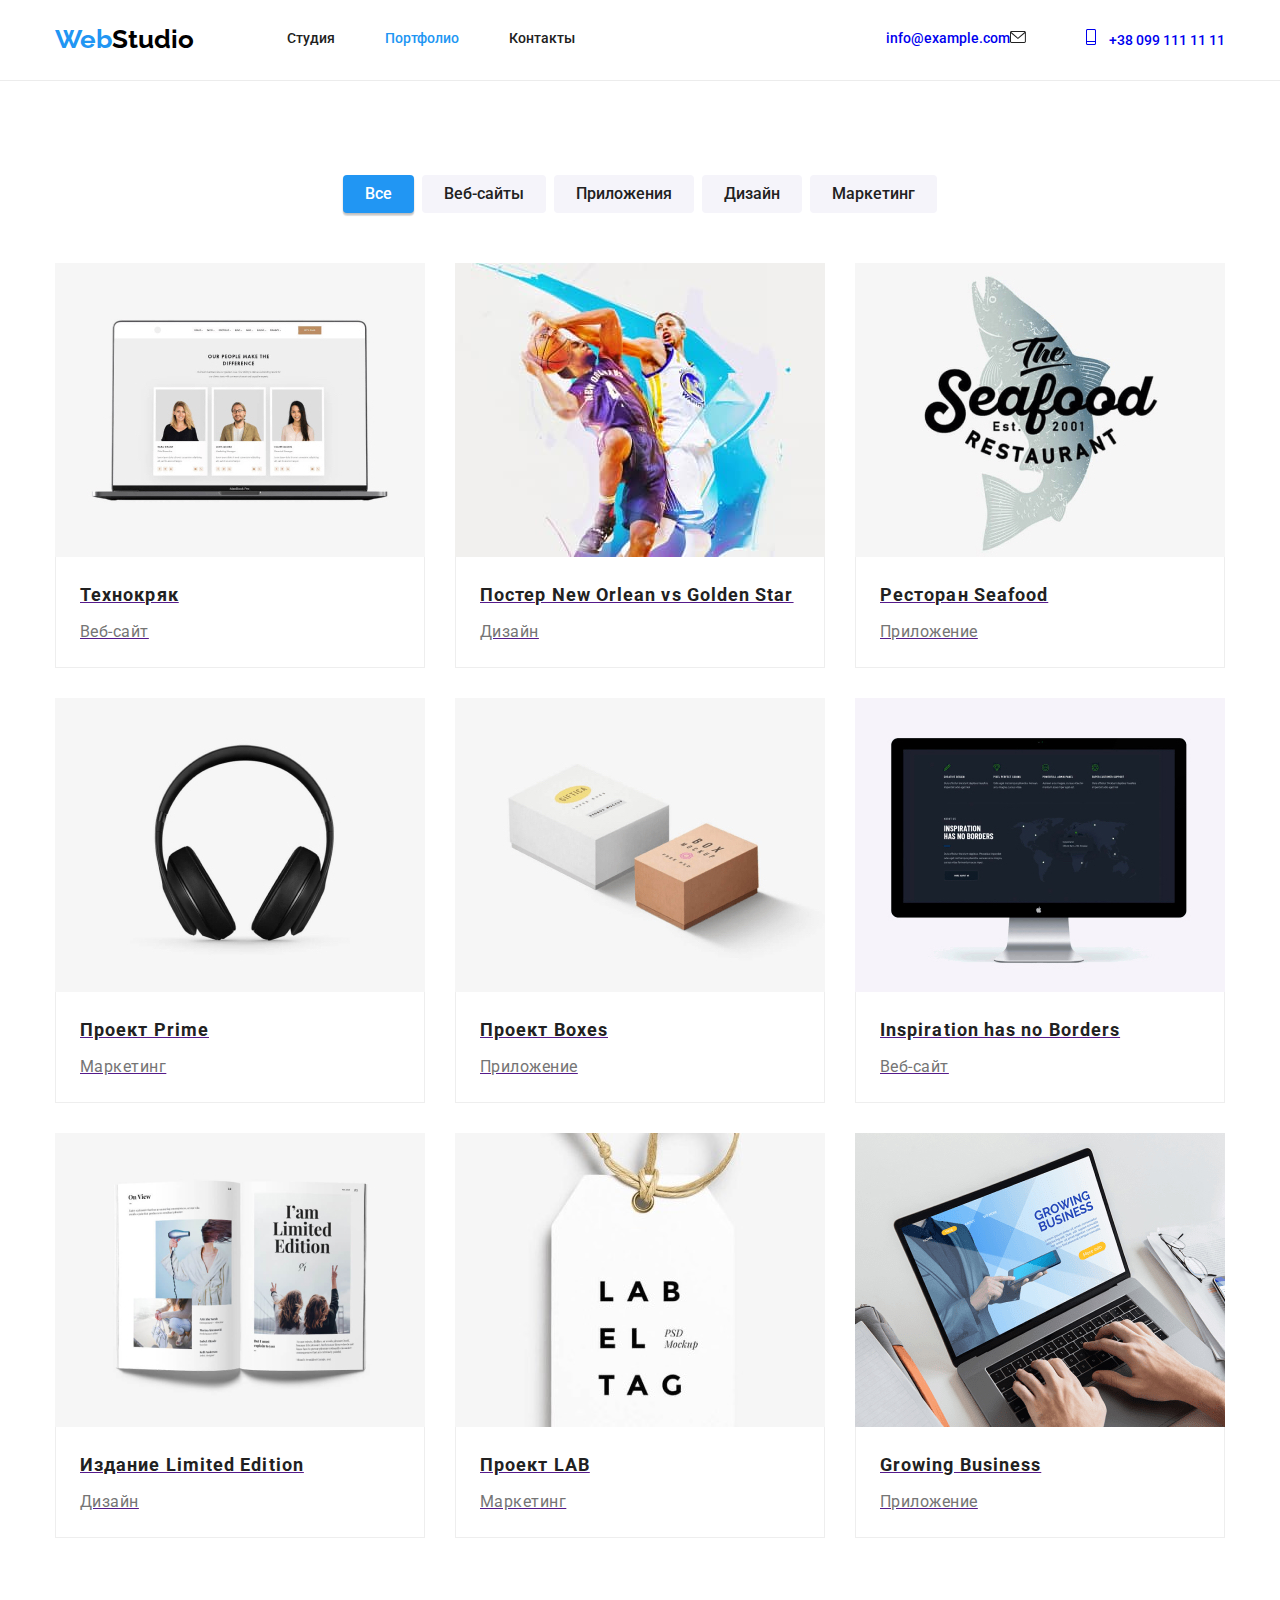
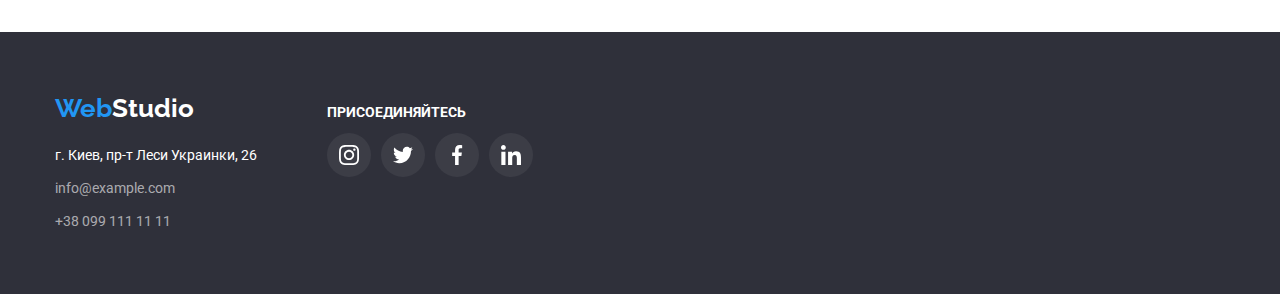
==== portfolio.html @ 21779182 "ver 5.01 створення репозиторію" ====
<!DOCTYPE html>
<html lang="en">
  <head>
    <meta charset="UTF-8" />
    <meta http-equiv="X-UA-Compatible" content="IE=edge" />
    <meta name="viewport" content="width=device-width, initial-scale=1.0" />
    <link rel="preconnect" href="https://fonts.googleapis.com" />
    <link rel="preconnect" href="https://fonts.gstatic.com" crossorigin />
    <link
      href="https://fonts.googleapis.com/css2?family=Raleway:wght@700&family=Roboto:wght@400;500;700;900&display=swap"
      rel="stylesheet"
    />
    <link
      rel="stylesheet"
      href="https://cdnjs.cloudflare.com/ajax/libs/modern-normalize/1.0.0/modern-normalize.min.css"
    />
    <link rel="stylesheet" href="./ccs/styles.css" />
    <title>portfolio</title>
  </head>
  <body>
    <!-----------------------Header------------------------->
    <header class="header section">
      <div class="container header-flex">
        <a class="header-logo link" href="./index.html"
          >Web<span class="header-logo-studio">Studio</span></a
        >
        <!----------------------Навигация--------------------------->
        <nav class="header-nav">
          <ul class="header-list">
            <li class="header-item">
              <a class="header-link link" href="./index.html">Студия</a>
            </li>
            <li class="header-item">
              <a class="header-link current link" href="./portfolio.html"
                >Портфолио</a
              >
            </li>
            <li class="header-item">
              <a class="header-link link" href="#contact">Контакты</a>
            </li>
          </ul>
        </nav>
        <ul class="header-contact">
          <li class="header-contact-item">
            <a class="header-contact-mail link" href="info@example.com"
              >info@example.com</a
            ><svg class="contact-icon" width="16" height="12">
              <use href="./images/icons.svg#icon-envelope"></use>
            </svg>
          </li>
          <li class="header-contact-item">
            <a class="header-contact-tel link" href="+380991111111"
              ><svg class="contact-icon" width="10" height="16">
                <use href="./images/icons.svg#icon-mobile"></use>
              </svg>
              +38 099 111 11 11</a
            >
          </li>
        </ul>
      </div>
    </header>
    <main>
      <!----------------------Filtr--------------------------->
      <section class="projects section">
        <div class="container">
          <ul class="filters-list">
            <li class="filters-item">
              <button class="filters-btn filters-btn-all" type="button">
                Все
              </button>
            </li>
            <li class="filters-item">
              <button class="filters-btn" type="button">Веб-сайты</button>
            </li>
            <li class="filters-item">
              <button class="filters-btn" type="button">Приложения</button>
            </li>
            <li class="filters-item">
              <button class="filters-btn" type="button">Дизайн</button>
            </li>
            <li class="filters-item">
              <button class="filters-btn" type="button">Маркетинг</button>
            </li>
          </ul>
          <!----------------------Projects--------------------------->
          <ul class="projects-list">
            <li class="projects-item">
              <a href="" class="projects-link">
                <img src="./images/p-1.jpg" alt="Технокряк" width="370" />
                <div class="projects-border">
                  <h3 class="projects-title">Технокряк</h3>
                  <p class="projects-text">Веб-сайт</p>
                </div>
              </a>
            </li>
            <li class="projects-item">
              <a href="" class="projects-link">
              <img
                src="./images/p-2.jpg"
                alt="Постер New Orlean vs Golden Star"
                width="370"
              />
              <div class="projects-border">
                <h3 class="projects-title">Постер New Orlean vs Golden Star</h3>
                <p class="projects-text">Дизайн</p>
              </div>
              </a>
            </li>
            <li class="projects-item">
              <a href="" class="projects-link">
              <img src="./images/p-3.jpg" alt="Ресторан Seafood" width="370" />
              <div class="projects-border">
                <h3 class="projects-title">Ресторан Seafood</h3>
                <p class="projects-text">Приложение</p>
              </div>
              </a>
            </li>
            <li class="projects-item">
              <a href="" class="projects-link">
              <img src="./images/p-4.jpg" alt="Проект Prime" width="370" />
              <div class="projects-border">
                <h3 class="projects-title">Проект Prime</h3>
                <p class="projects-text">Маркетинг</p>
              </div>
              </a>
            </li>
            <li class="projects-item">
              <a href="" class="projects-link">
              <img src="./images/p-5.jpg" alt="Проект Boxes" width="370" />
              <div class="projects-border">
                <h3 class="projects-title">Проект Boxes</h3>
                <p class="projects-text">Приложение</p>
              </div>
              </a>
            </li>
            <li class="projects-item">
              <a href="" class="projects-link">
              <img
                src="./images/p-6.jpg"
                alt="Inspiration has no Borders"
                width="370"
              />
              <div class="projects-border">
                <h3 class="projects-title">Inspiration has no Borders</h3>
                <p class="projects-text">Веб-сайт</p>
              </div>
              </a>
            </li>
            <li class="projects-item">
              <a href="" class="projects-link">
              <img
                src="./images/p-7.jpg"
                alt="Издание Limited Edition"
                width="370"
              />
              <div class="projects-border">
                <h3 class="projects-title">Издание Limited Edition</h3>
                <p class="projects-text">Дизайн</p>
              </div>
              </a>
            </li>
            <li class="projects-item">
              <a href="" class="projects-link">
              <img src="./images/p-8.jpg" alt="Проект LAB" width="370" />
              <div class="projects-border">
                <h3 class="projects-title">Проект LAB</h3>
                <p class="projects-text">Маркетинг</p>
              </div>
              </a>
            </li>
            <li class="projects-item">
              <a href="" class="projects-link">
              <img src="./images/p-9.jpg" alt="Growing Business" width="370" />
              <div class="projects-border">
                <h3 class="projects-title">Growing Business</h3>
                <p class="projects-text">Приложение</p>
              </div>
              </a>
            </li>
          </ul>
        </div>
      </section>
    </main>
    <footer class="footer section">
      <div class="container">
        <div class="footer-bloks">
          <div class="footer-address">
            <a class="footer-logo link" href="index.html"
              >Web<span class="footer-logo-studio">Studio</span></a
            >
            <address id="contact">
              <ul class="footer-list">
                <li class="footer-item">
                  <a
                    class="footer-contact-aderess link"
                    href="https://goo.gl/maps/8bVCaFrBpP2hShio7"
                    target="_blank"
                    >г. Киев, пр-т Леси Украинки, 26</a
                  >
                </li>
                <li class="footer-item">
                  <a
                    class="footer-contact-mail link"
                    href="mailto:info@example.com"
                    >info@example.com</a
                  >
                </li>
                <li class="footer-item">
                  <a class="footer-contact-tel link" href="tel:+380991111111"
                    >+38 099 111 11 11</a
                  >
                </li>
              </ul>
            </address>
          </div>

          <div class="footer-social">
            <p class="footer-social-text">Присоединяйтесь</p>
            <ul class="footer-social-list">
              <li class="footer-social-item">
                <a class="footer-social-link" href="">
                  <svg class="footer-social-icon" width="20" height="20">
                    <use href="./images/icons.svg#icon-instagram"></use>
                  </svg>
                </a>
              </li>
              <li class="footer-social-item">
                <a class="footer-social-link" href="">
                  <svg class="footer-social-icon" width="20" height="20">
                    <use href="./images/icons.svg#icon-twitter"></use>
                  </svg>
                </a>
              </li>
              <li class="footer-social-item">
                <a class="footer-social-link" href="">
                  <svg class="footer-social-icon" width="20" height="20">
                    <use href="./images/icons.svg#icon-facebook"></use>
                  </svg>
                </a>
              </li>
              <li class="footer-social-item">
                <a class="footer-social-link" href="">
                  <svg class="footer-social-icon" width="20" height="20">
                    <use href="./images/icons.svg#icon-linkedin"></use>
                  </svg>
                </a>
              </li>
            </ul>
          </div>
        </div>
      </div>
    </footer>
  </body>
</html>
---- ccs/styles.css ----
/* кольори */
:root {
  --primary-text-color: #212121;
  --secondary-text-color: #757575;
  --white-text-color: #ffffff;
  --accent-color: #2196f3;


  --white-background-color: #ffffff;
  --cap-background-color: #2f303a;
  --team-background-color: #f5f4fa;
  --accent-background-color: #2196f3;
}

/* база body */
body {
  font-family: "Roboto",
    sans-serif;
  background-color: var(--white-background-color);
  color: var(--primary-text-color);
}

/* сктдання відступів */
h1,
h2,
h3,
h4,
h5,
h6,
p {
  margin: 0;
  padding: 0;
}

/* налаштування кнопки */
button {
  cursor: pointer;
  border: transparent
}

/* налаштування картинок */
img {
  display: block;
}

/* прибираю крапки листів */
ul,
ol {
  list-style: none;
  margin: 0;
  padding: 0;
}

/* прибираю підкреслювання */
.link {
  text-decoration: none;
}

/* налаштування контейнера */
.container {
  width: 1200px;
  padding-left: 15px;
  padding-right: 15px;
  margin-left: auto;
  margin-right: auto;


  /* outline: 2px solid red; */
}

.section {
  margin-left: auto;
  margin-right: auto;
}

/*-------------------Header-----------------*/
.header {
  padding-top: 24px;
  padding-bottom: 25px;
  margin-left: auto;
  margin-right: auto;

  border-bottom: 1px solid #ECECEC;
  background-color: var(--white-background-color);
}

.header-flex {
  display: flex;
  align-items: center;
}

.header-logo {
  font-family: 'Raleway', sans-serif;
  font-weight: 700;
  font-size: 26px;
  line-height: 1.19;
  color: var(--accent-color);

  align-items: center;
  text-align: center;

  margin-right: 93px;

  /* outline: 2px solid red; */
}

.header-logo-studio {
  color: #000000;
}

/* -------------------Навигация--------------------- */

.header-nav {
  display: flex;
  align-items: center;
}

.header-list {
  font-weight: 500;
  font-size: 14px;
  line-height: 1.14;

  display: flex;
  align-items: center;


  /* outline: 2px solid red; */
}

.header-item:not(:last-child) {
  margin-right: 50px;
}

.header-link,
.header-link:hover,
.header-link:focus {
  color: var(--primary-text-color);

  padding-top: 32px;
  padding-bottom: 32px;
}

.header-link.current {
  color: var(--accent-color);
}

.header-contact {
  font-weight: 500;
  font-size: 14px;
  line-height: 1.14;

  display: flex;
  margin-left: auto;
  align-items: center;

  /* outline: 2px solid red; */
}

.header-contact-item:not(:first-child) {
  margin-left: 50px;
}

.header-contact-link {
  color: var(--secondary-text-color);
  display: flex;
  align-items: center;
  justify-items: center;
}

.header-contact-link:hover,
.header-contact-link:focus {
  color: var(--accent-color);
}

.contact-icon {
  margin-right: 10px;
  fill: currentColor;
}




/* -----------------------Основной контент------------------ */

/* ----------------------Hero--------------------------- */

.hero {
  max-width: 1600px;
  padding-top: 200px;
  padding-bottom: 200px;
  text-align: center;

  background-image: linear-gradient(to right,
      rgba(47, 48, 58, 0.4),
      rgba(47, 48, 58, 0.4)),
    url(../images/Img-hero.jpg);
  background-color: var(--cap-background-color);
  background-repeat: no-repeat;
  background-position: center;
  background-size: cover;
}

.hero-title {
  font-weight: 900;
  font-size: 44px;
  line-height: 1.36;
  text-align: center;
  text-transform: uppercase;
  color: var(--white-text-color);

  margin-bottom: 30px;
  margin-right: auto;
  margin-left: auto;
  max-width: 696px;
}

.hero-btn {
  font-family: inherit;
  font-weight: 700;
  font-size: 16px;
  line-height: 1.88;
  cursor: pointer;
  color: var(--white-text-color);
  background: #2196F3;
  box-shadow: 0px 4px 4px rgba(0, 0, 0, 0.15);
  border-radius: 4px;

  display: inline-block;
  min-width: 200px;
  padding: 10px 32px;

}

.hero-btn:hover,
.hero-btn:focus {
  color: var(--white-text-color);
  background: #188CE8;
  box-shadow: 0px 4px 4px rgba(0, 0, 0, 0.15);
  border-radius: 4px;
}

/* ----------------------Особености--------------------------- */

.features-section {
  padding-top: 94px;
}

.features-list {
  display: flex;
}

.features-item {
  max-width: 270px;
}

.features-item:not(:last-child) {
  margin-right: 30px;
}

.features-icon-fons {
  display: flex;
  width: 270px;
  height: 120px;
  align-items: center;
  justify-content: center;
  flex-direction: column;
  margin-bottom: 30px;

  background-color: var(--team-background-color);
}

.features-icon {
  align-items: center;
}

.features-title {
  font-weight: 700;
  font-size: 14px;
  line-height: 1.14;
  text-transform: uppercase;
  color: var(--primary-text-color);

  margin-bottom: 10px;
}

.features-text {
  font-size: 14px;
  line-height: 1.71;
  color: var(--secondary-text-color);
}

/* ----------------------Чем мы занимаемся--------------------------- */

.work-section {
  padding-top: 94px;
  padding-bottom: 94px;
}

.work-title {
  font-weight: 700;
  font-size: 36px;
  line-height: 1.16;
  text-align: center;
  color: var(--primary-text-color);
}

.work-list {
  display: flex;
}

.work-item:not(:last-child) {
  margin-right: 30px;
}

.work-title {
  margin-bottom: 50px;
}


/* ----------------------Наша команда--------------------------- */
.team-section {
  background: var(--team-background-color);

  padding-top: 94px;
  padding-bottom: 94px;
}


.team-list {
  display: flex;

}

.team-item {
  box-shadow: 0px 1px 3px rgba(0, 0, 0, 0.12), 0px 1px 1px rgba(0, 0, 0, 0.14),
    0px 2px 1px rgba(0, 0, 0, 0.2);
  background-color: var(--white-background-color);
  border-radius: 0px 0px 4px 4px;
}

.team-item:not(:last-child) {
  margin-right: 30px;
}

.team-title {
  font-weight: 700;
  font-size: 36px;
  line-height: 1.16;
  text-align: center;
  color: var(--primary-text-color);
  margin-bottom: 50px;
}

.team-worker {
  font-weight: 500;
  font-size: 16px;
  line-height: 1.19;
  text-align: center;
  color: var(--primary-text-color);
}

.team-profesion {
  line-height: 1.19;
  text-align: center;
  color: var(--secondary-text-color);

  margin-top: 10px;
}

.team-worker-grup {
  padding: 30px 0px;
}

.team-socialnetwork-list {
  display: flex;
  margin-top: 16px;
  justify-content: center;
  align-items: center;
}

.team-socialnetwork-item {
  width: 44px;
  height: 44px;
}

.team-socialnetwork-item:not(:last-child) {
  margin-right: 10px;
}

.team-socialnetwork-link {
  width: 44px;
  height: 44px;
  display: block;
  border-radius: 50%;
  color: #afb1b8;
  
}

.team-socialnetwork-link:hover,
.team-socialnetwork-link:focus {
  color: var(--white-text-color);
  background-color: #2196f3;
}

.team-socialnetwork-icon {
  margin-top: 12px;
  margin-left: 12px;
  fill: currentColor;
}

/* ----------------------Постоянные клиенты--------------------------- */

.client-section {
  padding-top: 94px;
  padding-bottom: 94px;
}

.client-title {
  font-weight: 700;
  font-size: 36px;
  line-height: 1.17;
  text-align: center;

  margin-bottom: 50px;
}

.client-list {
  display: flex;
  padding: 0;
  margin: 0;
  justify-content: center;
  align-items: center;
}

.client-item {
  width: 170px;
  height: 90px
}

.client-item:not(:last-child) {
  margin-right: 30px;
}

.client-link {
  width: 170px;
  height: 90px;

  display: block;
  border: 1px solid #afb1b8;
  border-radius: 4px;
  
  color: #afb1b8;
  background-color: #ffffff;
  padding: 16px 32px;
  fill: currentColor;
  display: flex;
  justify-content: center;
  align-items: center;
}

.client-link:focus,
.client-link:hover {
  color: var(--accent-color);
  border-color: var(--accent-color);
}

/* .client-icon {
  fill: currentColor;
} */

/* ----------------------Footer--------------------------- */

.footer {
  background-color: var(--cap-background-color);

  padding-top: 60px;
  padding-bottom: 60px;
}

.footer-bloks {
  display:flex;
  align-items: baseline
}

.footer-logo {
  font-family: 'Raleway';
  font-weight: 700;
  font-size: 26px;
  line-height: 1.19;
  color: var(--accent-color);
  display: block;
  margin-bottom: 20px;
}

.footer-logo-studio {
  color: var(--white-text-color);
}

.footer-list {
  font-size: 14px;
  line-height: 1.71;
  font-style: normal;
  /* margin-top: 20px; */
}

.footer-item:nth-child(n + 2) {
  margin-top: 9px;
}

.footer-contact-aderess {
  color: var(--white-text-color);
}

.footer-contact-mail {
  color: rgba(255, 255, 255, 0.6);
}

.footer-contact-tel {
  color: rgba(255, 255, 255, 0.6);
}

.footer-social {
  margin-left: 70px;
  width: 205px;
}

.footer-social-text {
  font-weight: 700;
  font-size: 14px;
  line-height: 1.14px;
  text-transform: uppercase;
  color: var(--white-text-color);
  padding-top: 20px;
  padding-right: 20px;
  margin-bottom: 20px;
}

.footer-social-list {
  display: flex;
  padding: 0;
  margin-top: 0;
  justify-content: space-between;
  align-items: center;
}

.footer-social-item {
  width: 44px;
  height: 44px;
  margin-right:10px;
}

.footer-social-item:last-child {
  margin-right: 0;
}

.footer-social-link {
  width: 44px;
  height: 44px;
  display: block;
  border-radius: 50%;
  color: #ffffff;
  background-color: #ffffff10;
  fill: currentColor;
}

.footer-social-link:hover,
.footer-social-link:focus {
  color: #ffffff;
  background-color: #2196f3;
}

.footer-social-icon {
  margin-top: 12px;
  margin-left: 12px;
  fill: currentColor;
}


/* ----------------------portfolio--------------------------- */

/* -----------------------Header------------------------- */

/* -----------------------Filtr------------------------- */

.projects {
  padding-top: 94px;
  padding-bottom: 94px;
}

.filters-list {
  display: flex;
  justify-content: center;
  margin-bottom: 50px;
}

.filters-btn {
  font-family: inherit;
  font-weight: 500;
  font-size: 16px;
  line-height: 1.62;
  text-align: center;
  cursor: pointer;

  background: var(--team-background-color);
  border-radius: 4px;
  color: var(--primary-text-color);
  border-color: transparent;

  padding: 6px 22px;
}

.filters-btn:hover,
.filters-btn:focus {
  color: var(--white-text-color) ;
  background-color:var(--accent-color) ;
  border-color:var(--accent-background-color) ;
  box-shadow: 0px 3px 1px rgba(0, 0, 0, 0.1),
    0px 1px 2px rgba(0, 0, 0, 0.08),
    0px 2px 2px rgba(0, 0, 0, 0.12); ;

}

.filters-item:nth-child(-n+4) {
  margin-right: 8px;
}

.filters-btn-all {
  color: var(--white-text-color);
  background: var(--accent-color);
  box-shadow: 0px 3px 1px rgba(0, 0, 0, 0.1), 0px 1px 2px rgba(0, 0, 0, 0.08), 0px 2px 2px rgba(0, 0, 0, 0.12);
  border-radius: 4px;
}

/* -----------------------Projects------------------------- */

.projects-list {
  display: flex;
  flex-wrap: wrap;
  margin-left: -30px;
  margin-top: -30px;
}

.projects-item {
  margin-top: 30px;
  margin-left: 30px;
}

.projects-border {
  border: 1px solid #EEEEEE;
  border-top: transparent;
  padding: 20px 24px;
}

.projects-link {
  display: block;
}

.projects-link:hover,
.projects-link:focus {
  box-shadow: 0px 1px 1px rgba(0, 0, 0, 0.12),
    0px 4px 4px rgba(0, 0, 0, 0.06),
    1px 4px 6px rgba(0, 0, 0, 0.16);;
}

.projects-title {
  font-weight: 700;
  font-size: 18px;
  line-height: 2;
  letter-spacing: 0.06em;
  color: var(--primary-text-color);
}

.projects-text {
  line-height: 1.88;
  letter-spacing: 0.03em;
  color: var(--secondary-text-color);

  margin-top: 4px;
}
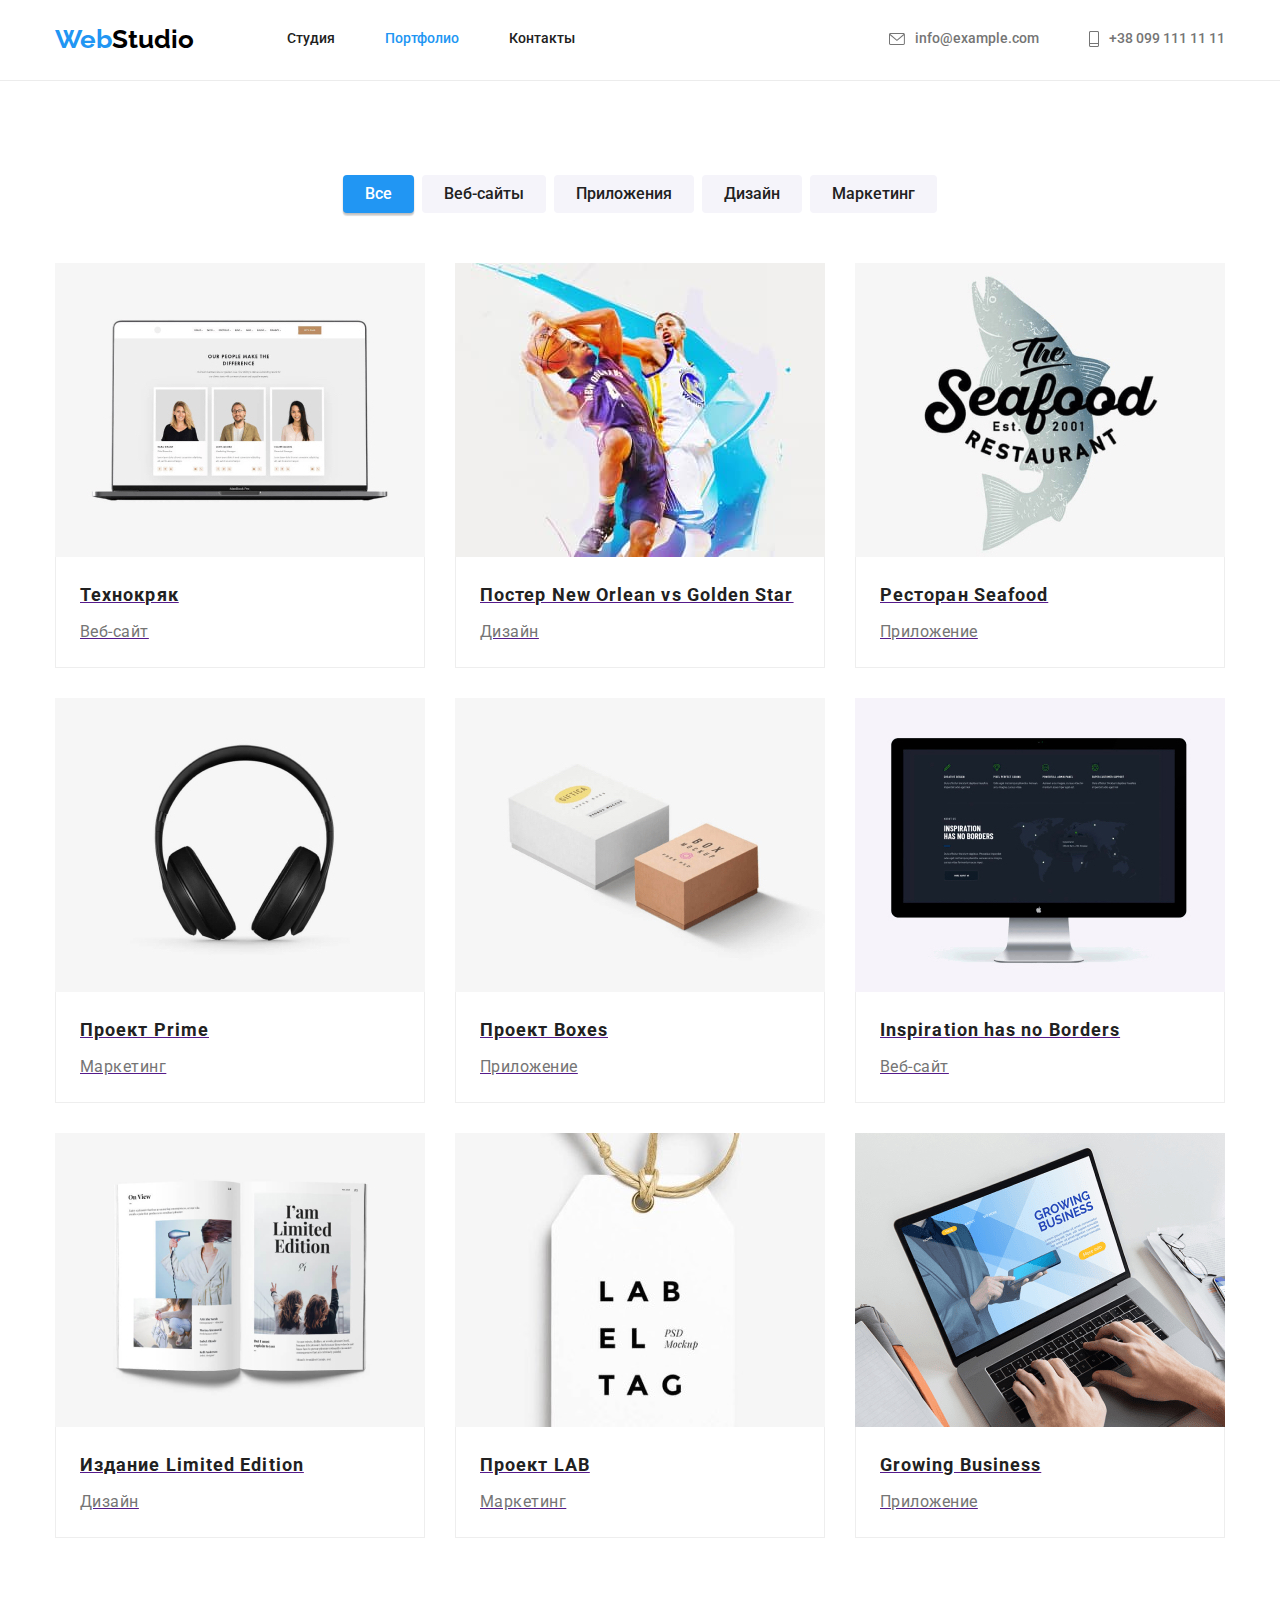
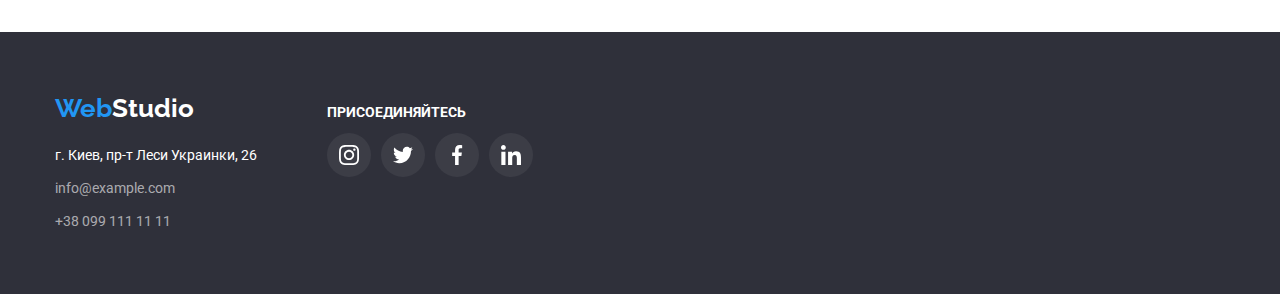
==== commit 81d940de: "Update portfolio.html" ====
--- a/portfolio.html
+++ b/portfolio.html
@@ -31,9 +31,7 @@
               <a class="header-link link" href="./index.html">Студия</a>
             </li>
             <li class="header-item">
-              <a class="header-link current link" href="./portfolio.html"
-                >Портфолио</a
-              >
+              <a class="header-link current link" href="./portfolio.html">Портфолио</a>
             </li>
             <li class="header-item">
               <a class="header-link link" href="#contact">Контакты</a>
@@ -42,14 +40,14 @@
         </nav>
         <ul class="header-contact">
           <li class="header-contact-item">
-            <a class="header-contact-mail link" href="info@example.com"
-              >info@example.com</a
-            ><svg class="contact-icon" width="16" height="12">
+            <a class="header-contact-link link" href="mailto:info@example.com"
+              ><svg class="contact-icon" width="16" height="12">
               <use href="./images/icons.svg#icon-envelope"></use>
-            </svg>
+            </svg>info@example.com</a
+            >
           </li>
           <li class="header-contact-item">
-            <a class="header-contact-tel link" href="+380991111111"
+            <a class="header-contact-link link" href="tel:+380991111111"
               ><svg class="contact-icon" width="10" height="16">
                 <use href="./images/icons.svg#icon-mobile"></use>
               </svg>
@@ -182,8 +180,7 @@
       </section>
     </main>
     <footer class="footer section">
-      <div class="container">
-        <div class="footer-bloks">
+      <div class="container footer-bloks">
           <div class="footer-address">
             <a class="footer-logo link" href="index.html"
               >Web<span class="footer-logo-studio">Studio</span></a
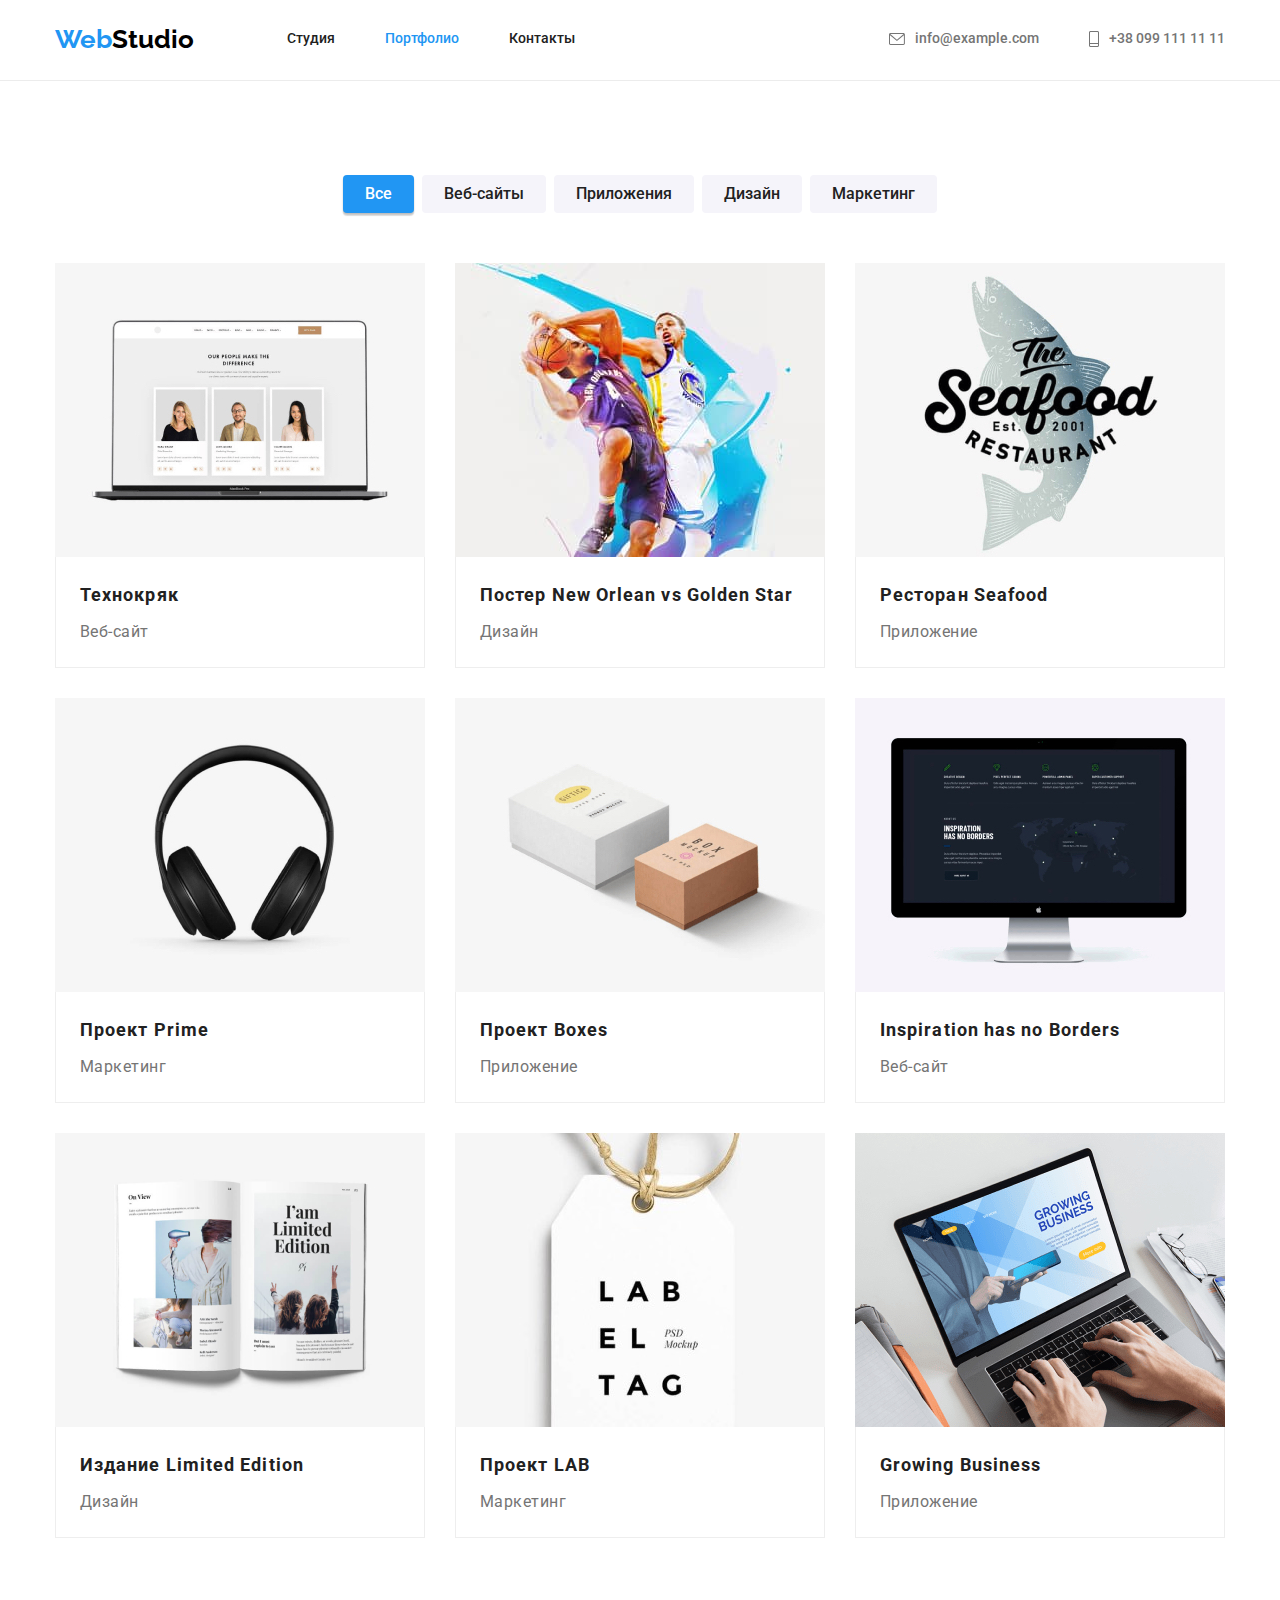
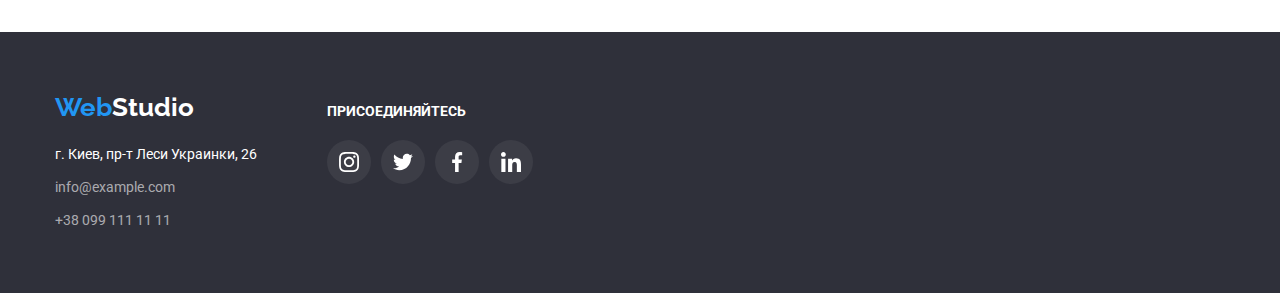
==== commit eef362dd: "ver 5.02 внесення правок ver.4" ====
--- a/portfolio.html
+++ b/portfolio.html
@@ -83,7 +83,7 @@
           <!----------------------Projects--------------------------->
           <ul class="projects-list">
             <li class="projects-item">
-              <a href="" class="projects-link">
+              <a href="" class="projects-link link">
                 <img src="./images/p-1.jpg" alt="Технокряк" width="370" />
                 <div class="projects-border">
                   <h3 class="projects-title">Технокряк</h3>
@@ -92,7 +92,7 @@
               </a>
             </li>
             <li class="projects-item">
-              <a href="" class="projects-link">
+              <a href="" class="projects-link link">
               <img
                 src="./images/p-2.jpg"
                 alt="Постер New Orlean vs Golden Star"
@@ -105,7 +105,7 @@
               </a>
             </li>
             <li class="projects-item">
-              <a href="" class="projects-link">
+              <a href="" class="projects-link link">
               <img src="./images/p-3.jpg" alt="Ресторан Seafood" width="370" />
               <div class="projects-border">
                 <h3 class="projects-title">Ресторан Seafood</h3>
@@ -114,7 +114,7 @@
               </a>
             </li>
             <li class="projects-item">
-              <a href="" class="projects-link">
+              <a href="" class="projects-link link">
               <img src="./images/p-4.jpg" alt="Проект Prime" width="370" />
               <div class="projects-border">
                 <h3 class="projects-title">Проект Prime</h3>
@@ -123,7 +123,7 @@
               </a>
             </li>
             <li class="projects-item">
-              <a href="" class="projects-link">
+              <a href="" class="projects-link link">
               <img src="./images/p-5.jpg" alt="Проект Boxes" width="370" />
               <div class="projects-border">
                 <h3 class="projects-title">Проект Boxes</h3>
@@ -132,7 +132,7 @@
               </a>
             </li>
             <li class="projects-item">
-              <a href="" class="projects-link">
+              <a href="" class="projects-link link">
               <img
                 src="./images/p-6.jpg"
                 alt="Inspiration has no Borders"
@@ -145,7 +145,7 @@
               </a>
             </li>
             <li class="projects-item">
-              <a href="" class="projects-link">
+              <a href="" class="projects-link link">
               <img
                 src="./images/p-7.jpg"
                 alt="Издание Limited Edition"
@@ -158,7 +158,7 @@
               </a>
             </li>
             <li class="projects-item">
-              <a href="" class="projects-link">
+              <a href="" class="projects-link link">
               <img src="./images/p-8.jpg" alt="Проект LAB" width="370" />
               <div class="projects-border">
                 <h3 class="projects-title">Проект LAB</h3>
@@ -167,7 +167,7 @@
               </a>
             </li>
             <li class="projects-item">
-              <a href="" class="projects-link">
+              <a href="" class="projects-link link">
               <img src="./images/p-9.jpg" alt="Growing Business" width="370" />
               <div class="projects-border">
                 <h3 class="projects-title">Growing Business</h3>
--- a/ccs/styles.css
+++ b/ccs/styles.css
@@ -527,11 +527,9 @@
 .footer-social-text {
   font-weight: 700;
   font-size: 14px;
-  line-height: 1.14px;
+  line-height: 1.14;
   text-transform: uppercase;
   color: var(--white-text-color);
-  padding-top: 20px;
-  padding-right: 20px;
   margin-bottom: 20px;
 }
 
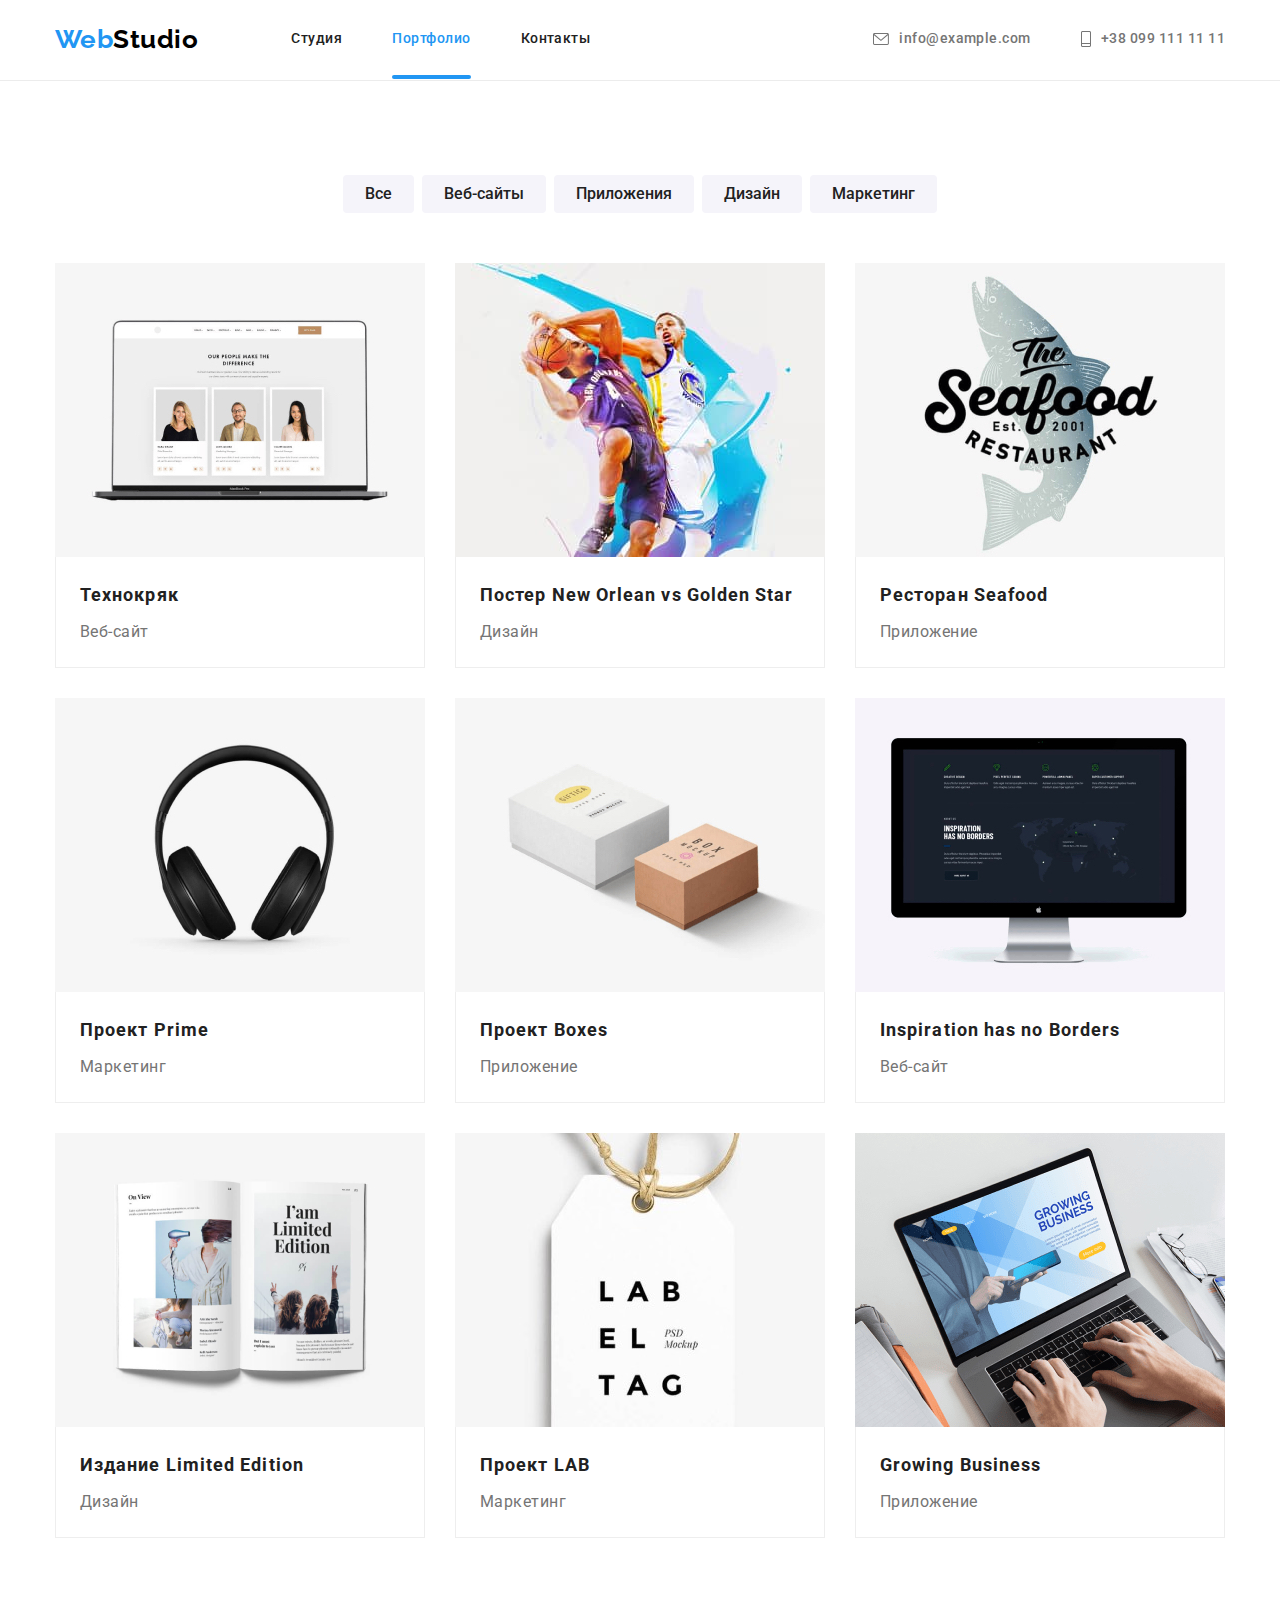
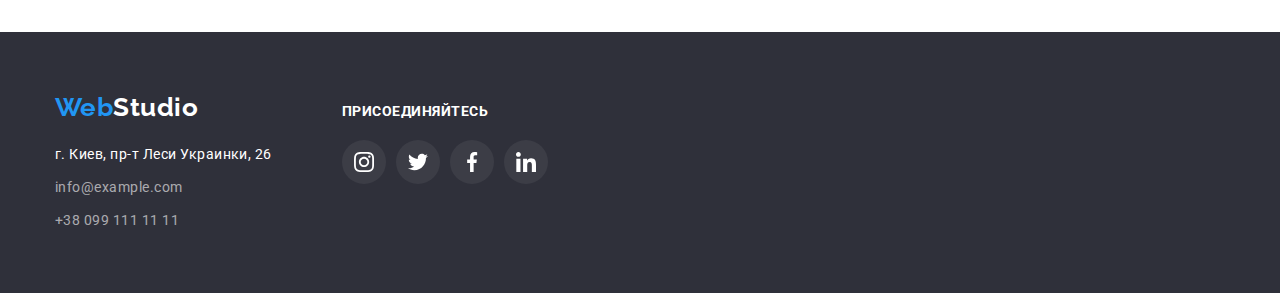
==== commit ddd7271f: "ver. 5.1" ====
--- a/portfolio.html
+++ b/portfolio.html
@@ -63,7 +63,7 @@
         <div class="container">
           <ul class="filters-list">
             <li class="filters-item">
-              <button class="filters-btn filters-btn-all" type="button">
+              <button class="filters-btn" type="button">
                 Все
               </button>
             </li>
@@ -84,7 +84,12 @@
           <ul class="projects-list">
             <li class="projects-item">
               <a href="" class="projects-link link">
-                <img src="./images/p-1.jpg" alt="Технокряк" width="370" />
+                <div class="projects-thumb">
+                  <img src="./images/p-1.jpg" alt="Технокряк" width="370" />
+                  <div class="projects-thumb-open">
+                    <p class="projects-thumb-text">Ресурс предлагает комплексные предложения с разным уровнем функционала и сервисов. Все это позволит посетителю получить исчерпывающие сведения о компании или частном лице.</p>
+                  </div>
+                </div>
                 <div class="projects-border">
                   <h3 class="projects-title">Технокряк</h3>
                   <p class="projects-text">Веб-сайт</p>
@@ -93,6 +98,7 @@
             </li>
             <li class="projects-item">
               <a href="" class="projects-link link">
+                <div class="projects-thumb">
               <img
                 src="./images/p-2.jpg"
                 alt="Постер New Orlean vs Golden Star"
@@ -106,6 +112,7 @@
             </li>
             <li class="projects-item">
               <a href="" class="projects-link link">
+                <div class="projects-thumb">
               <img src="./images/p-3.jpg" alt="Ресторан Seafood" width="370" />
               <div class="projects-border">
                 <h3 class="projects-title">Ресторан Seafood</h3>
--- a/ccs/styles.css
+++ b/ccs/styles.css
@@ -16,6 +16,7 @@
 body {
   font-family: "Roboto",
     sans-serif;
+  letter-spacing: 0.03em;
   background-color: var(--white-background-color);
   color: var(--primary-text-color);
 }
@@ -87,6 +88,7 @@
 .header-flex {
   display: flex;
   align-items: center;
+  justify-content: space-between;
 }
 
 .header-logo {
@@ -138,6 +140,9 @@
 
   padding-top: 32px;
   padding-bottom: 32px;
+
+  position: relative;
+  transition: color 250ms cubic-bezier(0.4, 0, 0.2, 1);
 }
 
 .header-link.current {
@@ -165,11 +170,26 @@
   display: flex;
   align-items: center;
   justify-items: center;
+
+  transition: color 250ms cubic-bezier(0.4, 0, 0.2, 1);
 }
 
 .header-contact-link:hover,
 .header-contact-link:focus {
   color: var(--accent-color);
+}
+
+.header-link.link.current::after {
+  position: absolute;
+
+  display: block;
+  content: '';
+  width: 100%;
+  height: 4px;
+  border-radius: 2px;
+  bottom: -1px;
+
+  background-color: var(--accent-background-color);
 }
 
 .contact-icon {
@@ -229,6 +249,8 @@
   min-width: 200px;
   padding: 10px 32px;
 
+  transition: background-color 250ms cubic-bezier(0.4, 0, 0.2, 1),
+    color 250ms cubic-bezier(0.4, 0, 0.2, 1);
 }
 
 .hero-btn:hover,
@@ -238,6 +260,8 @@
   box-shadow: 0px 4px 4px rgba(0, 0, 0, 0.15);
   border-radius: 4px;
 }
+
+.modal-close {}
 
 /* ----------------------Особености--------------------------- */
 
@@ -308,12 +332,37 @@
   display: flex;
 }
 
+.work-item {
+  position: relative;
+}
+
 .work-item:not(:last-child) {
   margin-right: 30px;
 }
 
 .work-title {
   margin-bottom: 50px;
+}
+
+.work-text {
+  width: 100%;
+  position: absolute;
+  bottom: 0;
+  left: 0;
+
+  /* justify-content:; */
+  padding-top: 27px;
+  padding-bottom: 27px;
+
+  font-weight: bold;
+  font-size: 14px;
+  line-height: 1.14;
+  text-align: center;
+  text-transform: uppercase;
+
+  color: var(--white-text-color);
+  background-color: rgba(47, 48, 58, 0.8);
+  ;
 }
 
 
@@ -388,18 +437,24 @@
 }
 
 .team-socialnetwork-link {
+display: block;
+
   width: 44px;
   height: 44px;
   display: block;
   border-radius: 50%;
+
   color: #afb1b8;
   
+  transition: background-color 250ms cubic-bezier(0.4, 0, 0.2, 1),
+    color 250ms cubic-bezier(0.4, 0, 0.2, 1);
 }
 
 .team-socialnetwork-link:hover,
 .team-socialnetwork-link:focus {
   color: var(--white-text-color);
   background-color: #2196f3;
+  
 }
 
 .team-socialnetwork-icon {
@@ -430,6 +485,9 @@
   margin: 0;
   justify-content: center;
   align-items: center;
+
+  /* transition: border-color 250ms cubic-bezier(0.4, 0, 0.2, 1),
+    color 250ms cubic-bezier(0.4, 0, 0.2, 1); */
 }
 
 .client-item {
@@ -456,6 +514,10 @@
   display: flex;
   justify-content: center;
   align-items: center;
+
+  /* Розібратися чому сповільнюється рамка, а не значок */
+  transition: border-color 250ms cubic-bezier(0.4, 0, 0.2, 1),
+    color 250ms cubic-bezier(0.4, 0, 0.2, 1);
 }
 
 .client-link:focus,
@@ -552,13 +614,18 @@
 }
 
 .footer-social-link {
+  display: block;
+
   width: 44px;
   height: 44px;
-  display: block;
+
   border-radius: 50%;
   color: #ffffff;
   background-color: #ffffff10;
   fill: currentColor;
+
+transition: background-color 250ms cubic-bezier(0.4, 0, 0.2, 1),
+  color 250ms cubic-bezier(0.4, 0, 0.2, 1);
 }
 
 .footer-social-link:hover,
@@ -622,12 +689,12 @@
   margin-right: 8px;
 }
 
-.filters-btn-all {
+/* .filters-btn-all {
   color: var(--white-text-color);
   background: var(--accent-color);
   box-shadow: 0px 3px 1px rgba(0, 0, 0, 0.1), 0px 1px 2px rgba(0, 0, 0, 0.08), 0px 2px 2px rgba(0, 0, 0, 0.12);
   border-radius: 4px;
-}
+} */
 
 /* -----------------------Projects------------------------- */
 
@@ -641,6 +708,44 @@
 .projects-item {
   margin-top: 30px;
   margin-left: 30px;
+}
+
+.projects-item:hover .projects-thumb-open {
+  transform: translateY(0);
+}
+
+.projects-thumb {
+  position: relative;
+  overflow: hidden;
+}
+
+.projects-thumb-open {
+  position: absolute;
+
+  display: inline-block;
+  content: '';
+  width: 100%;
+  height: 100%;
+  top: 0;
+  left: 0;
+
+  background-color: rgba(33, 150, 243, 0.9);
+
+  transform: translateY(100%);
+  transition: transform 250ms cubic-bezier(0.4, 0, 0.2, 1);
+}
+
+.projects-thumb-text {
+  position: absolute;
+  top: 0;
+  left: 0;
+  
+  padding: 63px 24px;
+  
+  font-size: 18px;
+  line-height: 1.56;
+  
+  color: var(--white-text-color);
 }
 
 .projects-border {
@@ -651,6 +756,8 @@
 
 .projects-link {
   display: block;
+  transition: background-color 250ms cubic-bezier(0.4, 0, 0.2, 1),
+    color 250ms cubic-bezier(0.4, 0, 0.2, 1),
 }
 
 .projects-link:hover,
@@ -674,4 +781,63 @@
   color: var(--secondary-text-color);
 
   margin-top: 4px;
+}
+
+/* ----------------MODAL--------------------- */
+
+.backdrop {
+  position: fixed;
+
+  display: flex;
+  align-items: center;
+  justify-content: center;
+  top: 0;
+  left: 0;
+
+  width: 100%;
+  height: 100%;
+
+  background-color: rgba(0, 0, 0, 0.2);
+  ;
+
+  transition: opacity 250ms cubic-bezier(0.4, 0, 0.2, 1), visibility 250ms cubic-bezier(0.4, 0, 0.2, 1);
+}
+
+.backdrop.is-hidden {
+  opacity: 0;
+  visibility: hidden;
+  pointer-events: none;
+}
+
+.backdrop.is-hidden .modal {
+  opacity: 0;
+  transform: scale(2);
+}
+
+.modal {
+  width: 528px;
+  min-height: 580px;
+  background-color: #ffffff;
+
+  position: relative;
+  transform: scale(1);
+  transition: transform 250ms cubic-bezier(0.4, 0, 0.2, 1);
+}
+
+.modal-close {
+  position: absolute;
+
+  display: flex;
+  align-items: center;
+  justify-content: center;
+
+  right: 8px;
+  top: 8px;
+
+  width: 30px;
+  height: 30px;
+
+  background-color: transparent;
+  border-radius: 50%;
+  border: 1px solid rgba(0, 0, 0, 0.1);
 }